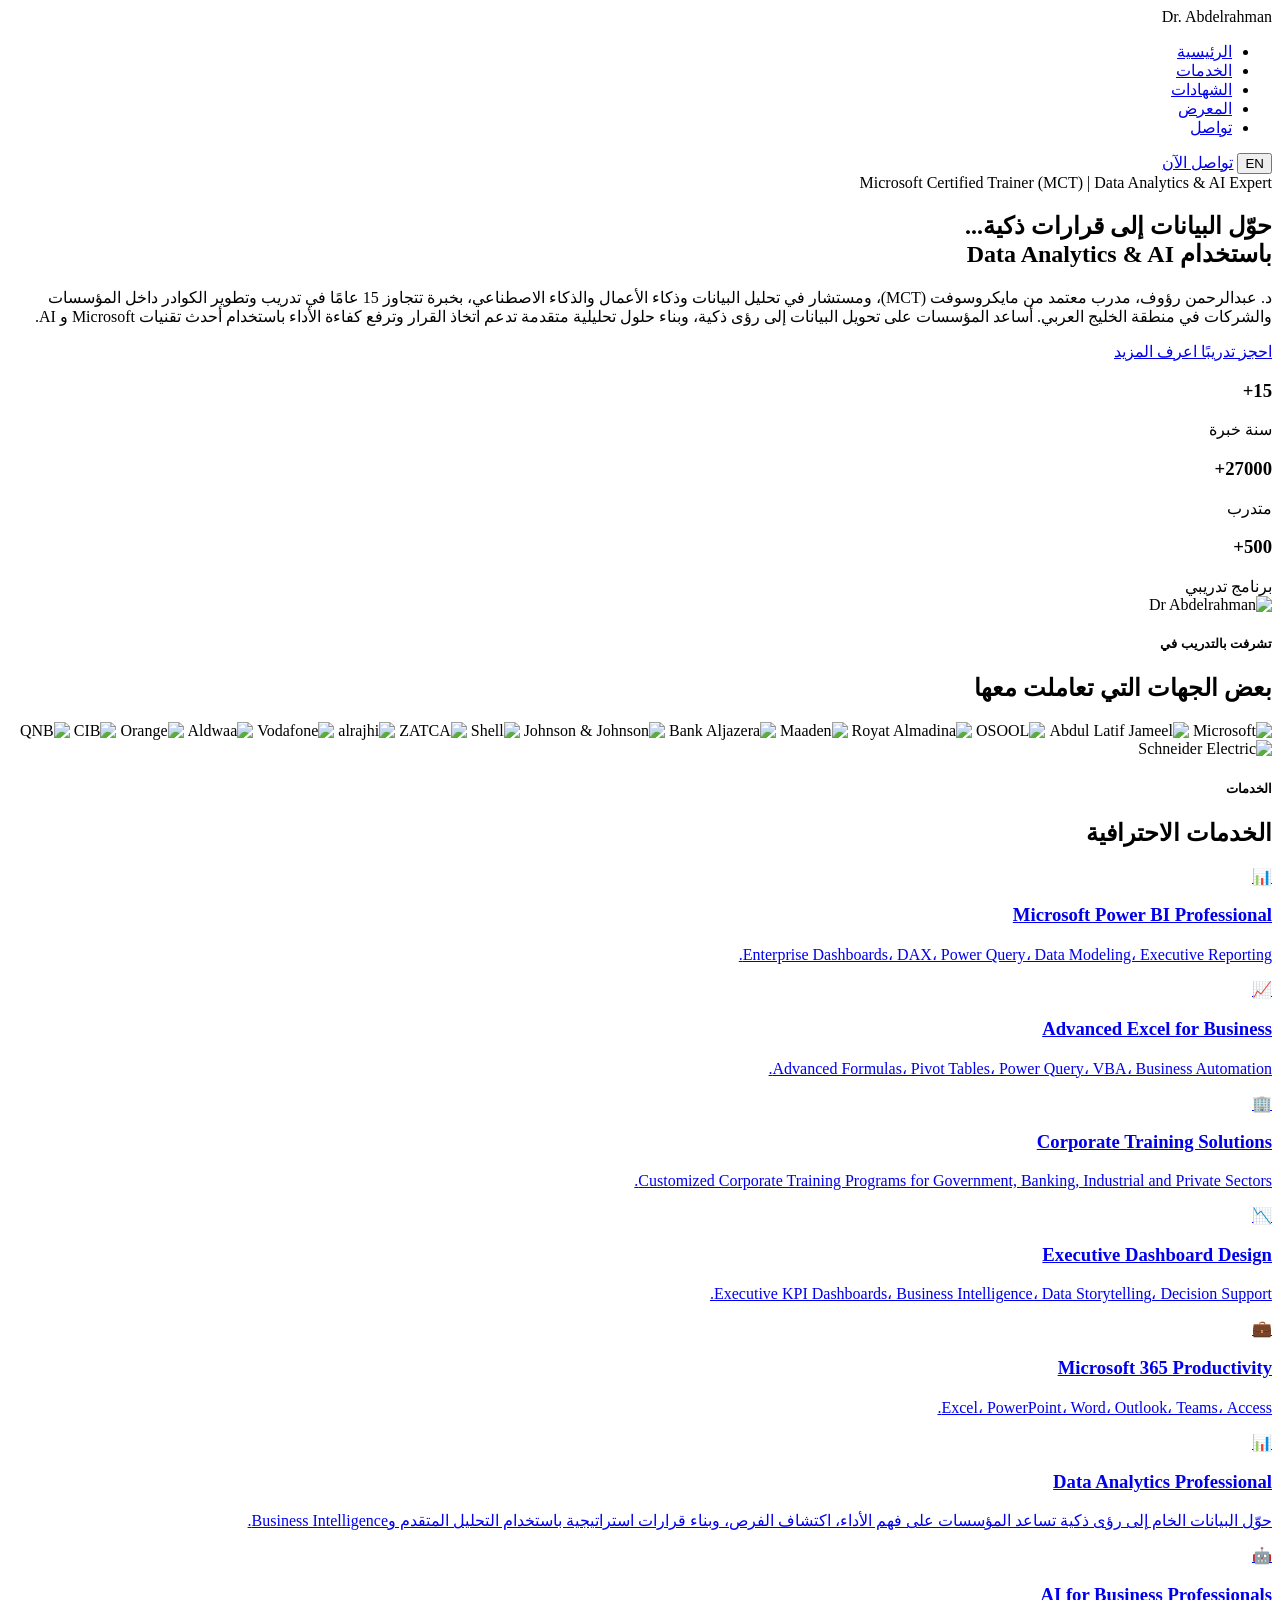
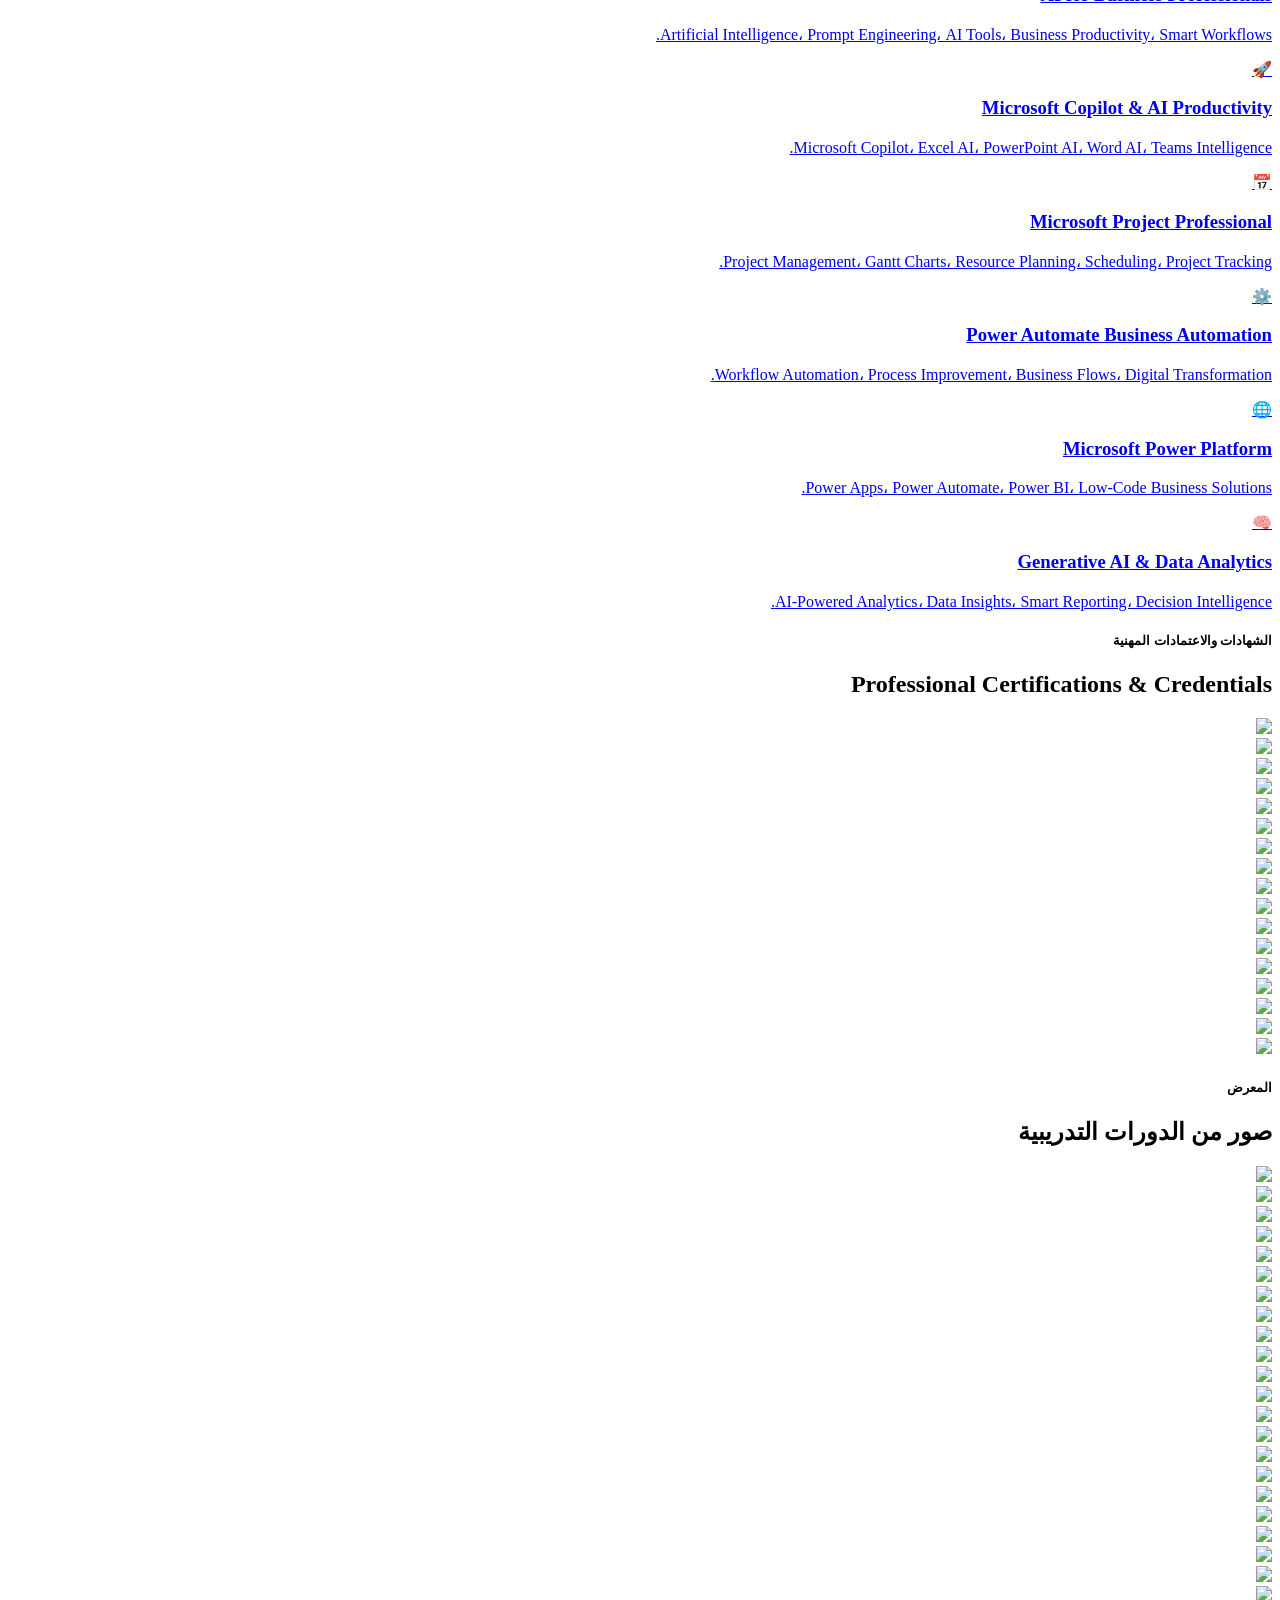
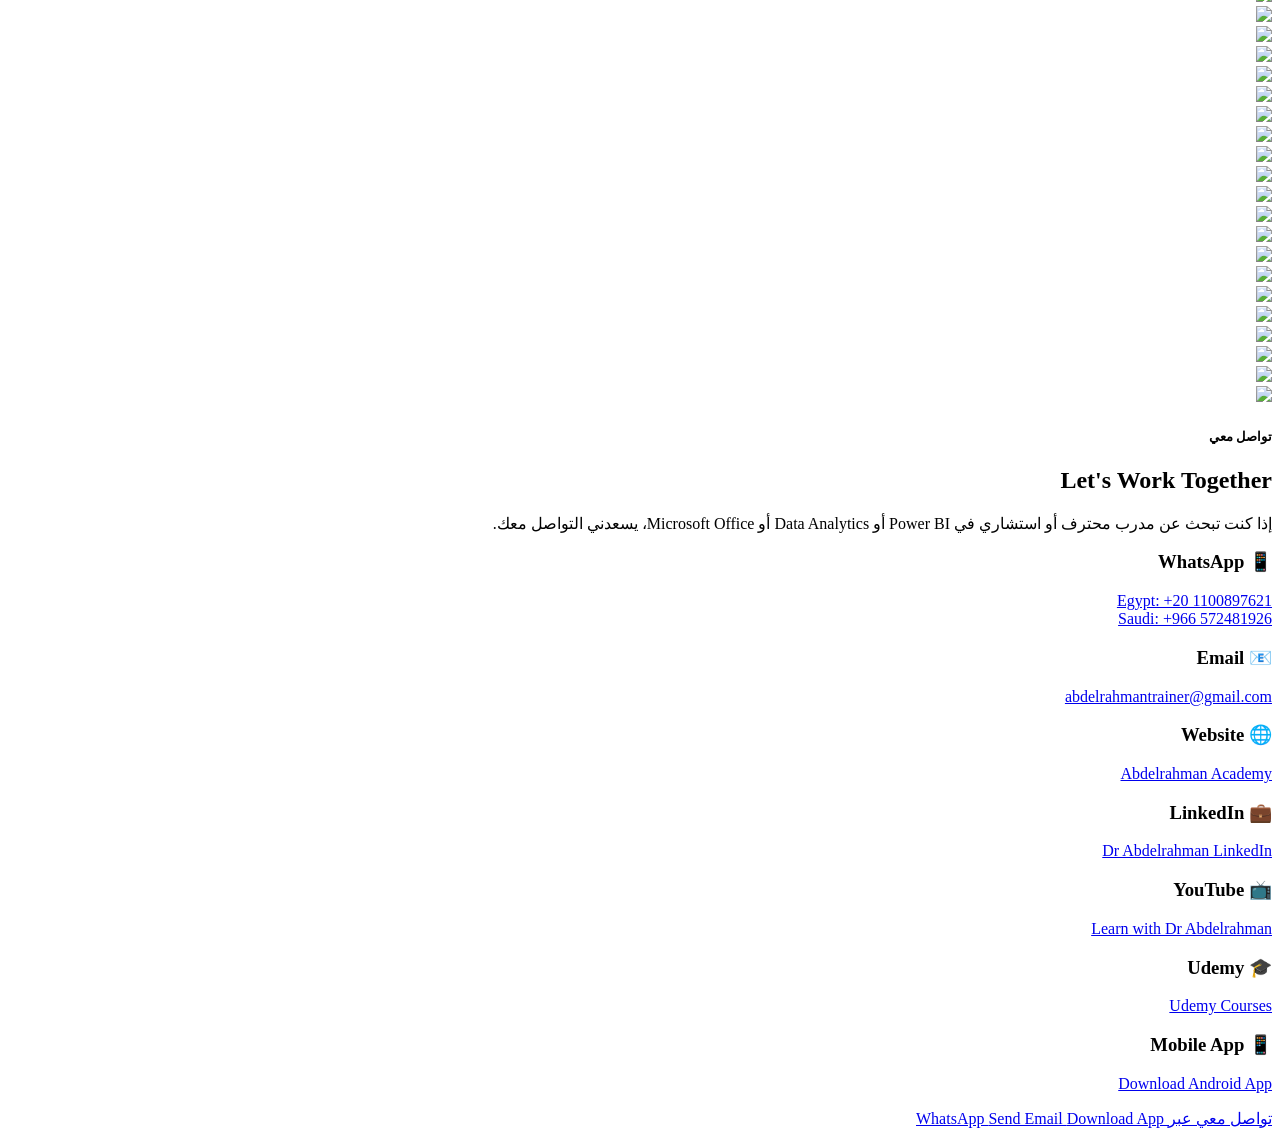
==== index.html @ 772861c6 "Add files via upload" ====
<!DOCTYPE html>
<html lang="ar" dir="rtl">

<head>

<meta charset="UTF-8">
<meta name="viewport" content="width=device-width, initial-scale=1.0">

<title>Dr. Abdelrahman | Microsoft Certified Trainer</title>

<meta name="description" content="Microsoft Certified Trainer | Power BI Data Analyst | Corporate Trainer | Business Intelligence Consultant">

<link rel="preconnect" href="https://fonts.googleapis.com">
<link rel="preconnect" href="https://fonts.gstatic.com" crossorigin>

<link href="https://fonts.googleapis.com/css2?family=Cairo:wght@400;500;600;700;800&family=Poppins:wght@400;500;600;700;800&display=swap" rel="stylesheet">

<link rel="stylesheet" href="assets/css/style.css">

</head>

<body>

<!-- ===========================
HEADER
=========================== -->

<header>

<nav>

<div class="logo">

Dr. Abdelrahman

</div>

<ul>

<li><a href="#home">الرئيسية</a></li>

<li><a href="#services">الخدمات</a></li>

<li><a href="#certifications">الشهادات</a></li>

<li><a href="#gallery">المعرض</a></li>

<li><a href="#contact">تواصل</a></li>

</ul>

<div class="nav-buttons">

<button id="langBtn" class="btn">

EN

</button>

<a href="#contact" class="btn">

تواصل الآن

</a>

</div>

</nav>

</header>

<!-- ===========================
HERO
=========================== -->

<section class="hero" id="home">

<div class="left">

<span class="tag">

Microsoft Certified Trainer (MCT) | Data Analytics & AI Expert

</span>


<h1>

حوّل البيانات إلى قرارات ذكية...

<br>

باستخدام

<span>Data Analytics & AI</span>

</h1>

<p>

 د. عبدالرحمن رؤوف، مدرب معتمد من مايكروسوفت (MCT)،
ومستشار في تحليل البيانات وذكاء الأعمال والذكاء الاصطناعي،
بخبرة تتجاوز 15 عامًا في تدريب وتطوير الكوادر داخل المؤسسات والشركات في منطقة الخليج العربي.

أساعد المؤسسات على تحويل البيانات إلى رؤى ذكية، وبناء حلول تحليلية متقدمة تدعم اتخاذ القرار وترفع كفاءة الأداء باستخدام أحدث تقنيات Microsoft و AI.

</p>


<div class="hero-buttons">

<a href="#contact" class="btn">

احجز تدريبًا

</a>

<a href="#about" class="btn-outline">

اعرف المزيد

</a>

</div>

<div class="hero-stats">

<div>

<h3>15+</h3>

<span>سنة خبرة</span>

</div>

<div>

<h3>27000+</h3>

<span>متدرب</span>

</div>

<div>

<h3>500+</h3>

<span>برنامج تدريبي</span>

</div>

</div>

</div>

<div class="right">

<img src="assets/images/profile.jpg.jpg" alt="Dr Abdelrahman">

</div>

</section>
<section class="companies" id="companies">

<h5>تشرفت بالتدريب في</h5>

<h2>بعض الجهات التي تعاملت معها</h2>

<div class="logos">

<img src="assets/images/logos/microsoft.png" alt="Microsoft">

<img src="assets/images/logos/alj.png" alt="Abdul Latif Jameel">

<img src="assets/images/logos/osool.png" alt="OSOOL">

<img src="assets/images/logos/rua almadina.png" alt="Royat Almadina">

<img src="assets/images/logos/maaden.png" alt="Maaden">

<img src="assets/images/logos/bank-aljazera.png" alt="Bank Aljazera">

<img src="assets/images/logos/johnson.png" alt="Johnson & Johnson">

<img src="assets/images/logos/shell.png" alt="Shell">

<img src="assets/images/logos/zatca.png" alt="ZATCA">


<img src="assets/images/logos/alrajhi.png" alt="alrajhi">

<img src="assets/images/logos/vodafone.png" alt="Vodafone">

<img src="assets/images/logos/Aldwaa.png" alt="Aldwaa">

<img src="assets/images/logos/orange.png" alt="Orange">

<img src="assets/images/logos/cib.png" alt="CIB">

<img src="assets/images/logos/qnb.png" alt="QNB">

<img src="assets/images/logos/schneider.png" alt="Schneider Electric">

</div>

</section>



</section>
<!-- ===========================
SERVICES
=========================== -->

<section class="services" id="services">

<h5>

الخدمات

</h5>

<h2>

الخدمات الاحترافية

</h2>


<div class="service-boxes">


<a href="power-bi-professional.html" class="service-card">

<div class="icon">📊</div>

<h3>
Microsoft Power BI Professional
</h3>

<p>

Enterprise Dashboards، DAX،
Power Query،
Data Modeling،
Executive Reporting.

</p>

</a>



<a href="excel-masterclass.html" class="service-card">

<div class="icon">📈</div>

<h3>
Advanced Excel for Business
</h3>

<p>

Advanced Formulas،
Pivot Tables،
Power Query،
VBA،
Business Automation.

</p>

</a>



<a href="corporate-training.html" class="service-card">

<div class="icon">🏢</div>

<h3>
Corporate Training Solutions
</h3>

<p>

Customized Corporate Training Programs
for Government,
Banking,
Industrial and Private Sectors.

</p>

</a>



<a href="executive-dashboard.html" class="service-card">

<div class="icon">📉</div>

<h3>
Executive Dashboard Design
</h3>

<p>

Executive KPI Dashboards،
Business Intelligence،
Data Storytelling،
Decision Support.

</p>

</a>



<a href="microsoft-365-productivity.html" class="service-card">

<div class="icon">💼</div>

<h3>
Microsoft 365 Productivity
</h3>

<p>

Excel،
PowerPoint،
Word،
Outlook،
Teams،
Access.

</p>

</a>



<a href="data-analytics-professional.html" class="service-card">

<div class="icon">

📊

</div>

<h3>

Data Analytics Professional

</h3>

<p>

حوّل البيانات الخام إلى رؤى ذكية تساعد المؤسسات على فهم الأداء، اكتشاف الفرص، وبناء قرارات استراتيجية باستخدام التحليل المتقدم وBusiness Intelligence.

</p>

</a>





<a href="ai-business-professionals.html" class="service-card">

<div class="icon">

🤖

</div>

<h3>

AI for Business Professionals

</h3>

<p>

Artificial Intelligence،
Prompt Engineering،
AI Tools،
Business Productivity،
Smart Workflows.

</p>

</a>




<a href="microsoft-copilot.html" class="service-card">


<div class="icon">

🚀

</div>

<h3>

Microsoft Copilot & AI Productivity

</h3>

<p>

Microsoft Copilot،
Excel AI،
PowerPoint AI،
Word AI،
Teams Intelligence.

</p>

</a>




<a href="microsoft-project.html" class="service-card">


<div class="icon">

📅

</div>

<h3>

Microsoft Project Professional

</h3>

<p>

Project Management،
Gantt Charts،
Resource Planning،
Scheduling،
Project Tracking.

</p>

</a>




<a href="power-automate.html" class="service-card">


<div class="icon">

⚙️

</div>

<h3>

Power Automate Business Automation

</h3>

<p>

Workflow Automation،
Process Improvement،
Business Flows،
Digital Transformation.

</p>

</a>




<a href="microsoft-power-platform.html" class="service-card">





<div class="icon">

🌐

</div>

<h3>

Microsoft Power Platform

</h3>

<p>

Power Apps،
Power Automate،
Power BI،
Low-Code Business Solutions.

</p>

</a>




<a href="generative-ai-data-analytics.html" class="service-card">


<div class="icon">

🧠

</div>

<h3>

Generative AI & Data Analytics

</h3>

<p>

AI-Powered Analytics،
Data Insights،
Smart Reporting،
Decision Intelligence.

</p>

</a>



</div><section class="certifications" id="certifications">

<h5>
الشهادات والاعتمادات المهنية
</h5>

<h2>
Professional Certifications & Credentials
</h2>

<div class="cert-grid">


<!-- 1 -->
<div class="cert-card">
<img src="assets/certificates/صور/Microsoft Certified Power BI_page-0001.JPG">
</div>


<!-- 2 -->
<div class="cert-card">
<img src="assets/certificates/صور/Data Science Certified From Microsoft_page-0001.JPG">
</div>


<!-- 3 -->
<div class="cert-card">
<img src="assets/certificates/صور/Big Data Certificate_page-0001.JPG">
</div>


<!-- 4 -->
<div class="cert-card">
<img src="assets/certificates/صور/Data Analytics Certified_page-0001.JPG">
</div>


<!-- 5 -->
<div class="cert-card">
<img src="assets/certificates/صور/Microsoft Innovative Educator PDF_page-0001.jpg">
</div>


<!-- 6 -->
<div class="cert-card">
<img src="assets/certificates/صور/PMP Certification_page-0001.jpg">
</div>


<!-- 7 -->
<div class="cert-card">
<img src="assets/certificates/صور/TOT Certification_page-0001.jpg">
</div>


<!-- 8 -->
<div class="cert-card">
<img src="assets/certificates/صور/ITIL Certification_page-0001.jpg">
</div>


<!-- 9 -->
<div class="cert-card">
<img src="assets/certificates/صور/AUC Certification Six Sigma_page-0001.jpg">
</div>


<!-- 10 -->
<div class="cert-card">
<img src="assets/certificates/صور/Change Mangment Certification_page-0001.jpg">
</div>




<!-- 12 -->
<div class="cert-card">
<img src="assets/certificates/صور/My Certificate One Note_page-0001.jpg">
</div>


<!-- 13 -->
<div class="cert-card">
<img src="assets/certificates/صور/Award-Certificate North Carolina University_page-0001.jpg">
</div>


<!-- 14 -->
<div class="cert-card">
<img src="assets/certificates/صور/Berlitz English_page-0001.jpg">
</div>


<!-- 15 -->
<div class="cert-card">
<img src="assets/certificates/صور/TOEFL Certification_page-0001.jpg">
</div>


<!-- 16 -->
<div class="cert-card">
<img src="assets/certificates/صور/PTC Certification_page-0001.jpg">
</div>


<!-- 17 -->
<div class="cert-card">
<img src="assets/certificates/صور/Skills Bank Certification Business Writing_page-0001.jpg">
</div>


<!-- 18 -->
<div class="cert-card">
<img src="assets/certificates/صور/12 Levels In English Certification_page-0001.jpg">
</div>


</div>



</div>

</div>

</section>




<!-- ===========================
GALLERY
=========================== -->

<section class="gallery" id="gallery">

<h5>

المعرض

</h5>

<h2>

صور من الدورات التدريبية

</h2>

<div class="gallery-grid">


<div class="gallery-card"><img src="assets/images/gallery/7f412e9d-d77e-4c62-b823-5fdf6c8136fd.jpg"></div>

<div class="gallery-card"><img src="assets/images/gallery/811ebabf-f3c0-43bc-990b-cff32f1f80ac.jpg"></div>

<div class="gallery-card"><img src="assets/images/gallery/8360de06-cf4f-4da3-81de-1b5f72dccf2e.jpg"></div>

<div class="gallery-card"><img src="assets/images/gallery/b056ff0d-48fe-4d3a-b201-d51106841126.jpg"></div>

<div class="gallery-card"><img src="assets/images/gallery/c592894a-8b98-4648-82cd-af1c5ba279a5.jpg"></div>

<div class="gallery-card"><img src="assets/images/gallery/dfac9313-207e-4298-b00f-07f18fdb9aea.jpg"></div>

<div class="gallery-card"><img src="assets/images/gallery/f5c606db-0438-49c1-a27d-2a93e2a3b773.jpg"></div>

<div class="gallery-card"><img src="assets/images/gallery/f228c80e-77f1-47d8-8df2-6f4e6be29b37.jpg"></div>


<div class="gallery-card"><img src="assets/images/gallery/IMG_0843.JPG"></div>

<div class="gallery-card"><img src="assets/images/gallery/IMG_1157.JPG"></div>

<div class="gallery-card"><img src="assets/images/gallery/IMG_1160.JPG"></div>

<div class="gallery-card"><img src="assets/images/gallery/IMG_1172.JPG"></div>

<div class="gallery-card"><img src="assets/images/gallery/IMG_1176.JPG"></div>

<div class="gallery-card"><img src="assets/images/gallery/IMG_1253.JPG"></div>


<div class="gallery-card"><img src="assets/images/gallery/IMG_20231203_123233.jpg"></div>

<div class="gallery-card"><img src="assets/images/gallery/IMG_20250824_143924.jpg"></div>

<div class="gallery-card"><img src="assets/images/gallery/IMG_20250828_122939.jpg"></div>

<div class="gallery-card"><img src="assets/images/gallery/IMG_20250828_123001.jpg"></div>

<div class="gallery-card"><img src="assets/images/gallery/IMG_20250828_124905.jpg"></div>


<div class="gallery-card"><img src="assets/images/gallery/IMG_20250901_163651.jpg"></div>

<div class="gallery-card"><img src="assets/images/gallery/IMG_20250901_163727.jpg"></div>

<div class="gallery-card"><img src="assets/images/gallery/IMG_20250901_163802.jpg"></div>

<div class="gallery-card"><img src="assets/images/gallery/IMG_20250901_164020.jpg"></div>


<div class="gallery-card"><img src="assets/images/gallery/IMG_20250904_132334.jpg"></div>

<div class="gallery-card"><img src="assets/images/gallery/IMG_20250904_132355.jpg"></div>

<div class="gallery-card"><img src="assets/images/gallery/IMG_20250909_131048.jpg"></div>


<div class="gallery-card"><img src="assets/images/gallery/IMG_20251026_132419.jpg"></div>

<div class="gallery-card"><img src="assets/images/gallery/IMG_20251026_132439.jpg"></div>

<div class="gallery-card"><img src="assets/images/gallery/IMG_20251027_145517.jpg"></div>


<div class="gallery-card"><img src="assets/images/gallery/IMG-20231207-WA0014.jpg"></div>

<div class="gallery-card"><img src="assets/images/gallery/IMG-20240609-WA0145.jpg"></div>

<div class="gallery-card"><img src="assets/images/gallery/IMG-20240613-WA0146(1).jpeg"></div>


<div class="gallery-card"><img src="assets/images/gallery/IMG-20250819-WA0004.jpg"></div>

<div class="gallery-card"><img src="assets/images/gallery/IMG-20250819-WA0008.jpg"></div>

<div class="gallery-card"><img src="assets/images/gallery/IMG-20250821-WA0021.jpg"></div>

<div class="gallery-card"><img src="assets/images/gallery/IMG-20250904-WA0002.jpg"></div>

<div class="gallery-card"><img src="assets/images/gallery/IMG-20250908-WA0020.jpg"></div>

<div class="gallery-card"><img src="assets/images/gallery/IMG-20251120-WA0044.jpg"></div>

<div class="gallery-card"><img src="assets/images/gallery/IMG-20251123-WA0029.jpg"></div>

<div class="gallery-card"><img src="assets/images/gallery/IMG-20251123-WA0030.jpg"></div>

<div class="gallery-card"><img src="assets/images/gallery/IMG-20251127-WA0001.jpg"></div>

<div class="gallery-card"><img src="assets/images/gallery/IMG-20251127-WA0029.jpg"></div>


</div>

</div>
<!-- ===========================
CONTACT
=========================== -->

<section class="contact" id="contact">

<h5>
تواصل معي
</h5>

<h2>
Let's Work Together
</h2>


<p>
إذا كنت تبحث عن مدرب محترف أو استشاري في
Power BI أو Data Analytics أو Microsoft Office،
يسعدني التواصل معك.
</p>



<div class="contact-info">



<div class="contact-item">

<h3>📱 WhatsApp</h3>

<p>
<a href="https://wa.me/201100897621" target="_blank">
Egypt: +20 1100897621
</a>

<br>

<a href="https://wa.me/966572481926" target="_blank">
Saudi: +966 572481926
</a>

</p>

</div>



<div class="contact-item">

<h3>📧 Email</h3>

<p>
<a href="mailto:abdelrahmantrainer@gmail.com">
abdelrahmantrainer@gmail.com
</a>
</p>

</div>



<div class="contact-item">

<h3>🌐 Website</h3>

<p>
<a href="https://www.abdelrahman-academy.com" target="_blank">
Abdelrahman Academy
</a>
</p>

</div>



<div class="contact-item">

<h3>💼 LinkedIn</h3>

<p>
<a href="https://www.linkedin.com/in/dr-abdelrahman-raoof-ba363510b" target="_blank">
Dr Abdelrahman LinkedIn
</a>
</p>

</div>



<div class="contact-item">

<h3>📺 YouTube</h3>

<p>
<a href="https://www.youtube.com/channel/UCxZhHP5f4nl0QfsmmvoU9pg?sub_confirmation=1" target="_blank">
Learn with Dr Abdelrahman
</a>
</p>

</div>



<div class="contact-item">

<h3>🎓 Udemy</h3>

<p>
<a href="https://www.udemy.com/share/103voeAkcedFlSQng=/" target="_blank">
Udemy Courses
</a>
</p>

</div>



<div class="contact-item">

<h3>📱 Mobile App</h3>

<p>
<a href="https://play.google.com/store/apps/details?id=com.drabdelrahman.app" target="_blank">
Download Android App
</a>
</p>

</div>


</div>



<!-- SOCIAL MEDIA ICONS -->

<div class="social-icons">


<a href="https://www.linkedin.com/in/dr-abdelrahman-raoaf-ba363510b" 
target="_blank" 
class="linkedin"
data-name="LinkedIn">

<i class="fab fa-linkedin-in"></i>

</a>



<a href="https://www.youtube.com/channel/UCxZhHP5f4nl0QfsmmvoU9pg?sub_confirmation=1" 
target="_blank" 
class="youtube"
data-name="YouTube">

<i class="fab fa-youtube"></i>

</a>



<a href="https://www.udemy.com/share/103voeAkcedFlSQng=/" 
target="_blank" 
class="udemy"
data-name="Udemy">

<i class="fas fa-graduation-cap"></i>

</a>



<a href="https://wa.me/201100897621" 
target="_blank" 
class="whatsapp"
data-name="WhatsApp">

<i class="fab fa-whatsapp"></i>

</a>



<a href="https://t.me/Learnwithdr" 
target="_blank" 
class="telegram"
data-name="Telegram">

<i class="fab fa-telegram-plane"></i>

</a>



<a href="https://bit.ly/3eFBt3y" 
target="_blank" 
class="facebook"
data-name="Facebook">

<i class="fab fa-facebook-f"></i>

</a>



<a href="https://bit.ly/3HPoW86" 
target="_blank" 
class="tiktok"
data-name="TikTok">

<i class="fab fa-tiktok"></i>

</a>



<a href="https://bit.ly/3OkrvBm" 
target="_blank" 
class="twitter"
data-name="X">

<i class="fab fa-x-twitter"></i>

</a>


</div>



<div class="contact-buttons">


<a href="https://wa.me/201100897621" target="_blank" class="social-btn whatsapp">

<i class="fab fa-whatsapp"></i>

تواصل معي عبر WhatsApp

</a>



<a href="mailto:abdelrahmantrainer@gmail.com" class="social-btn email">

<i class="fas fa-envelope"></i>

Send Email

</a>



<a href="https://play.google.com/store/apps/details?id=com.drabdelrahman.app" target="_blank" class="social-btn app">

<i class="fab fa-google-play"></i>

Download App

</a>


</div>



</section>

<script src="assets/js/script.js"></script>

</body>

</html>
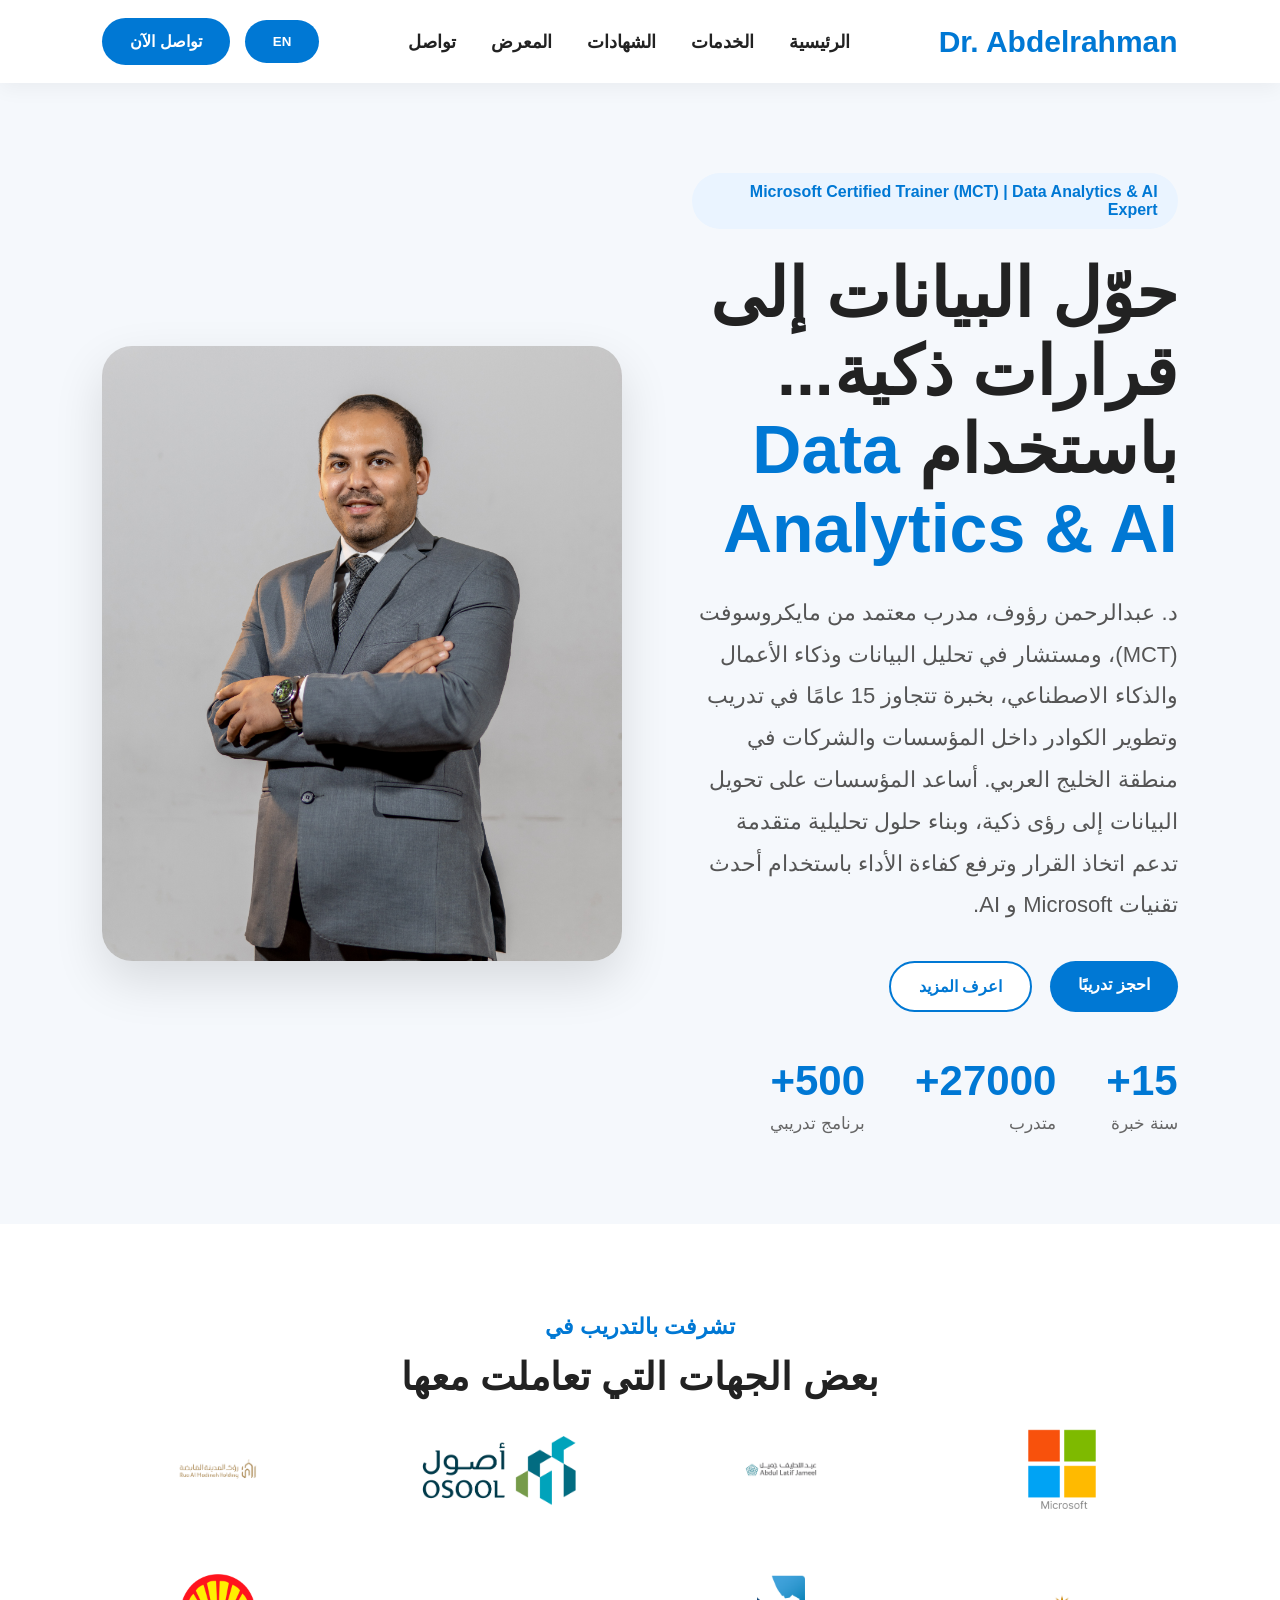
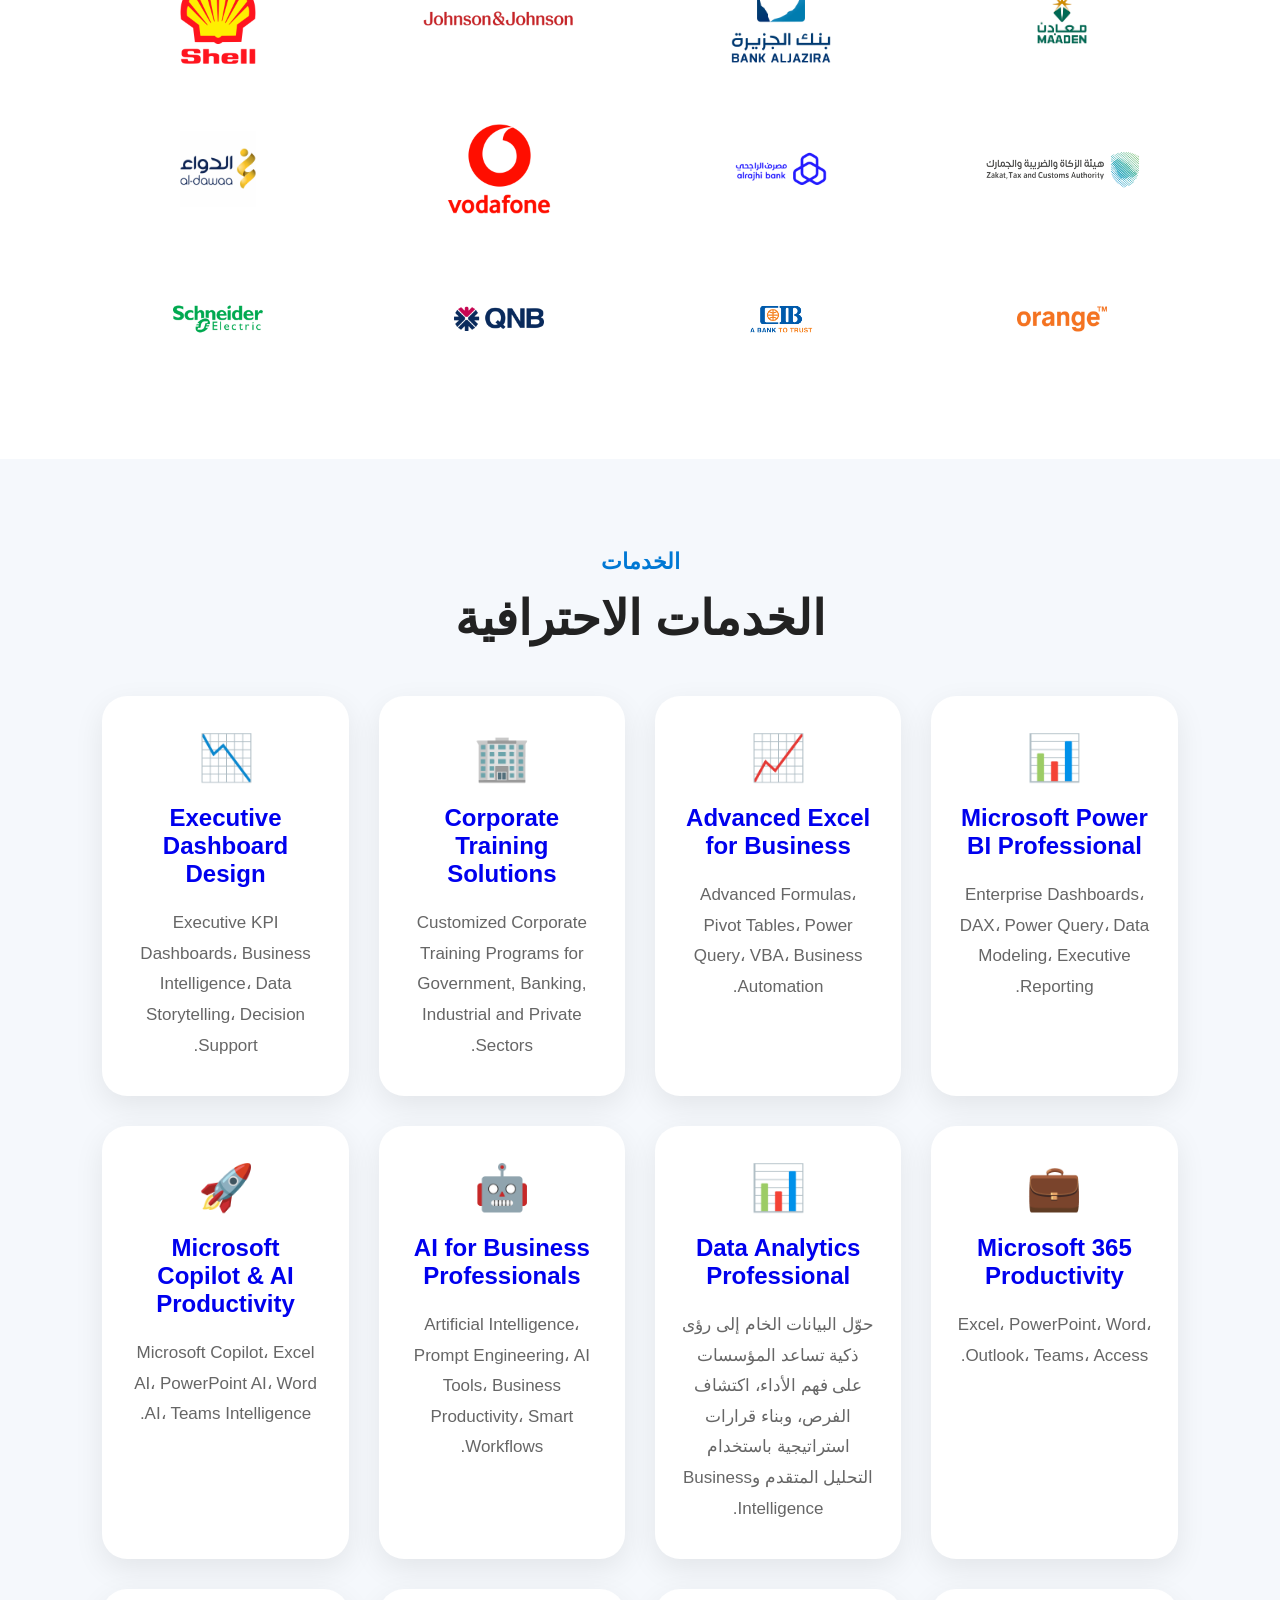
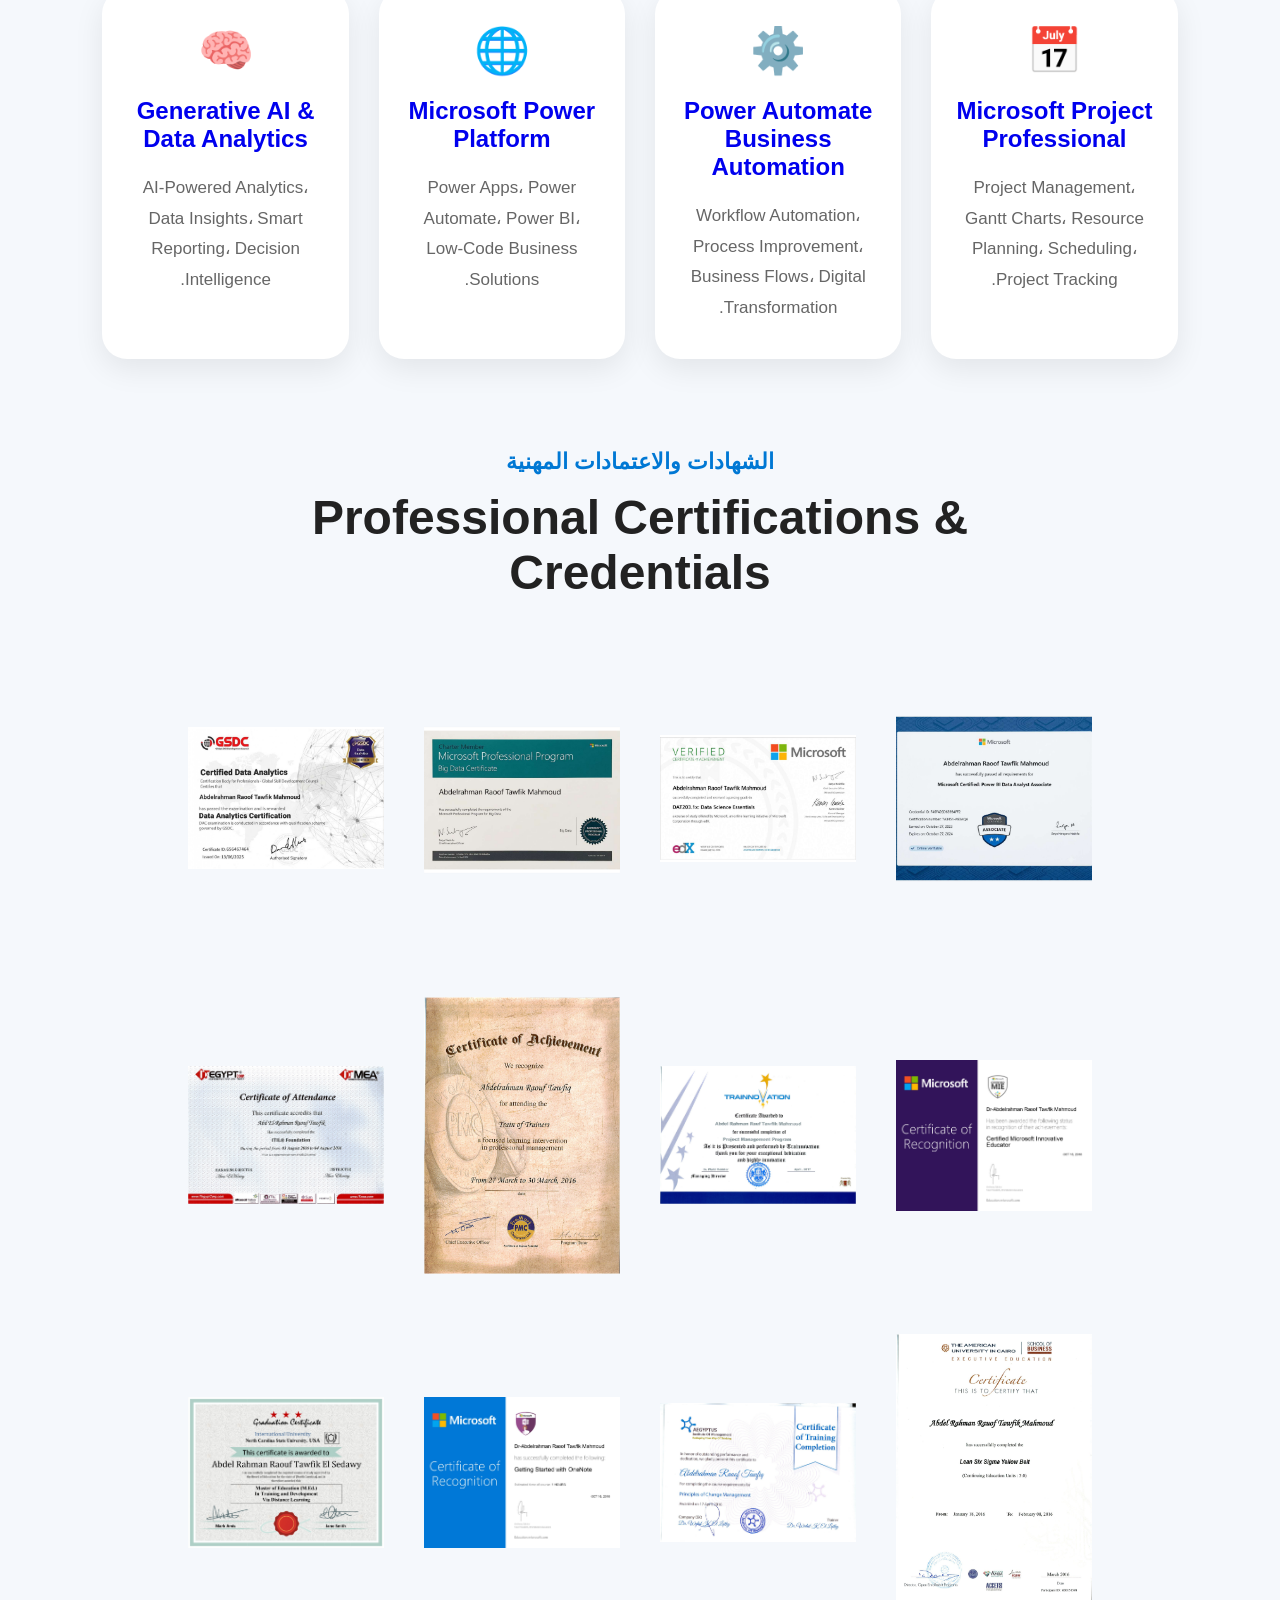
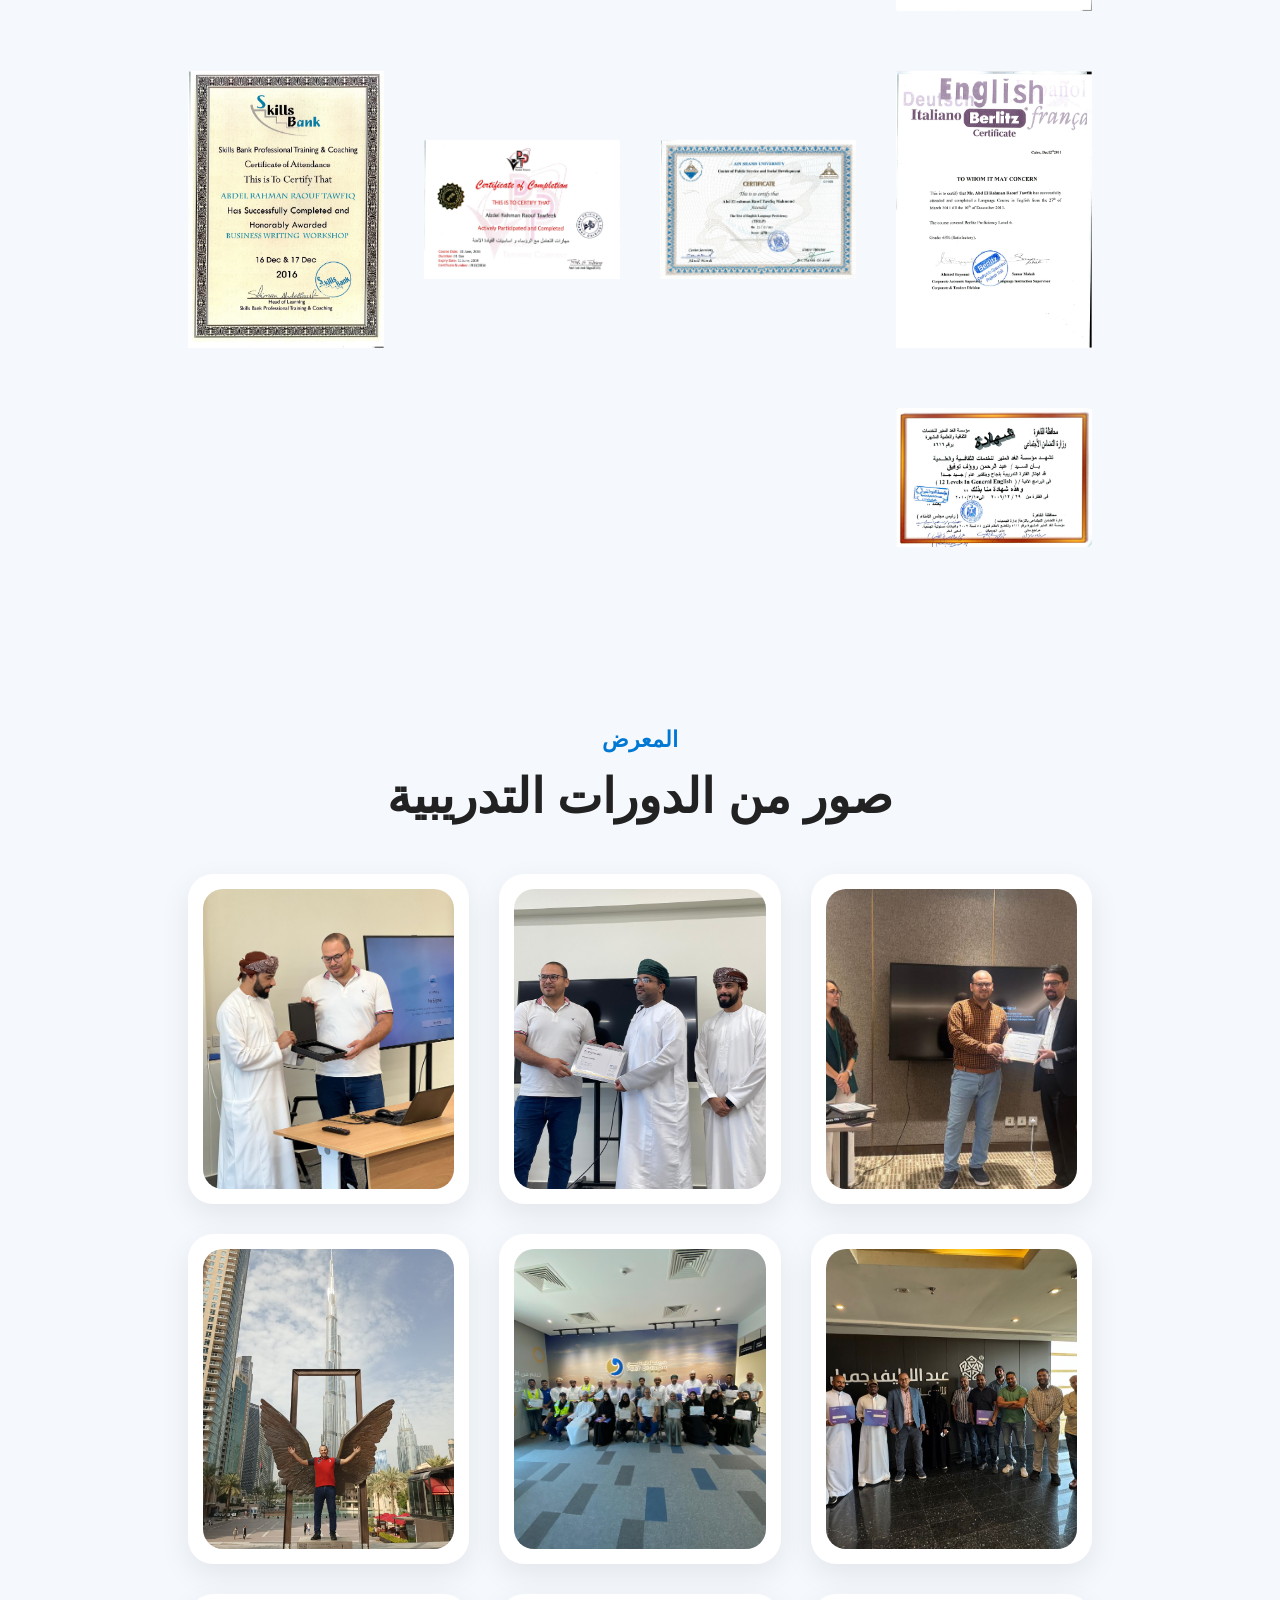
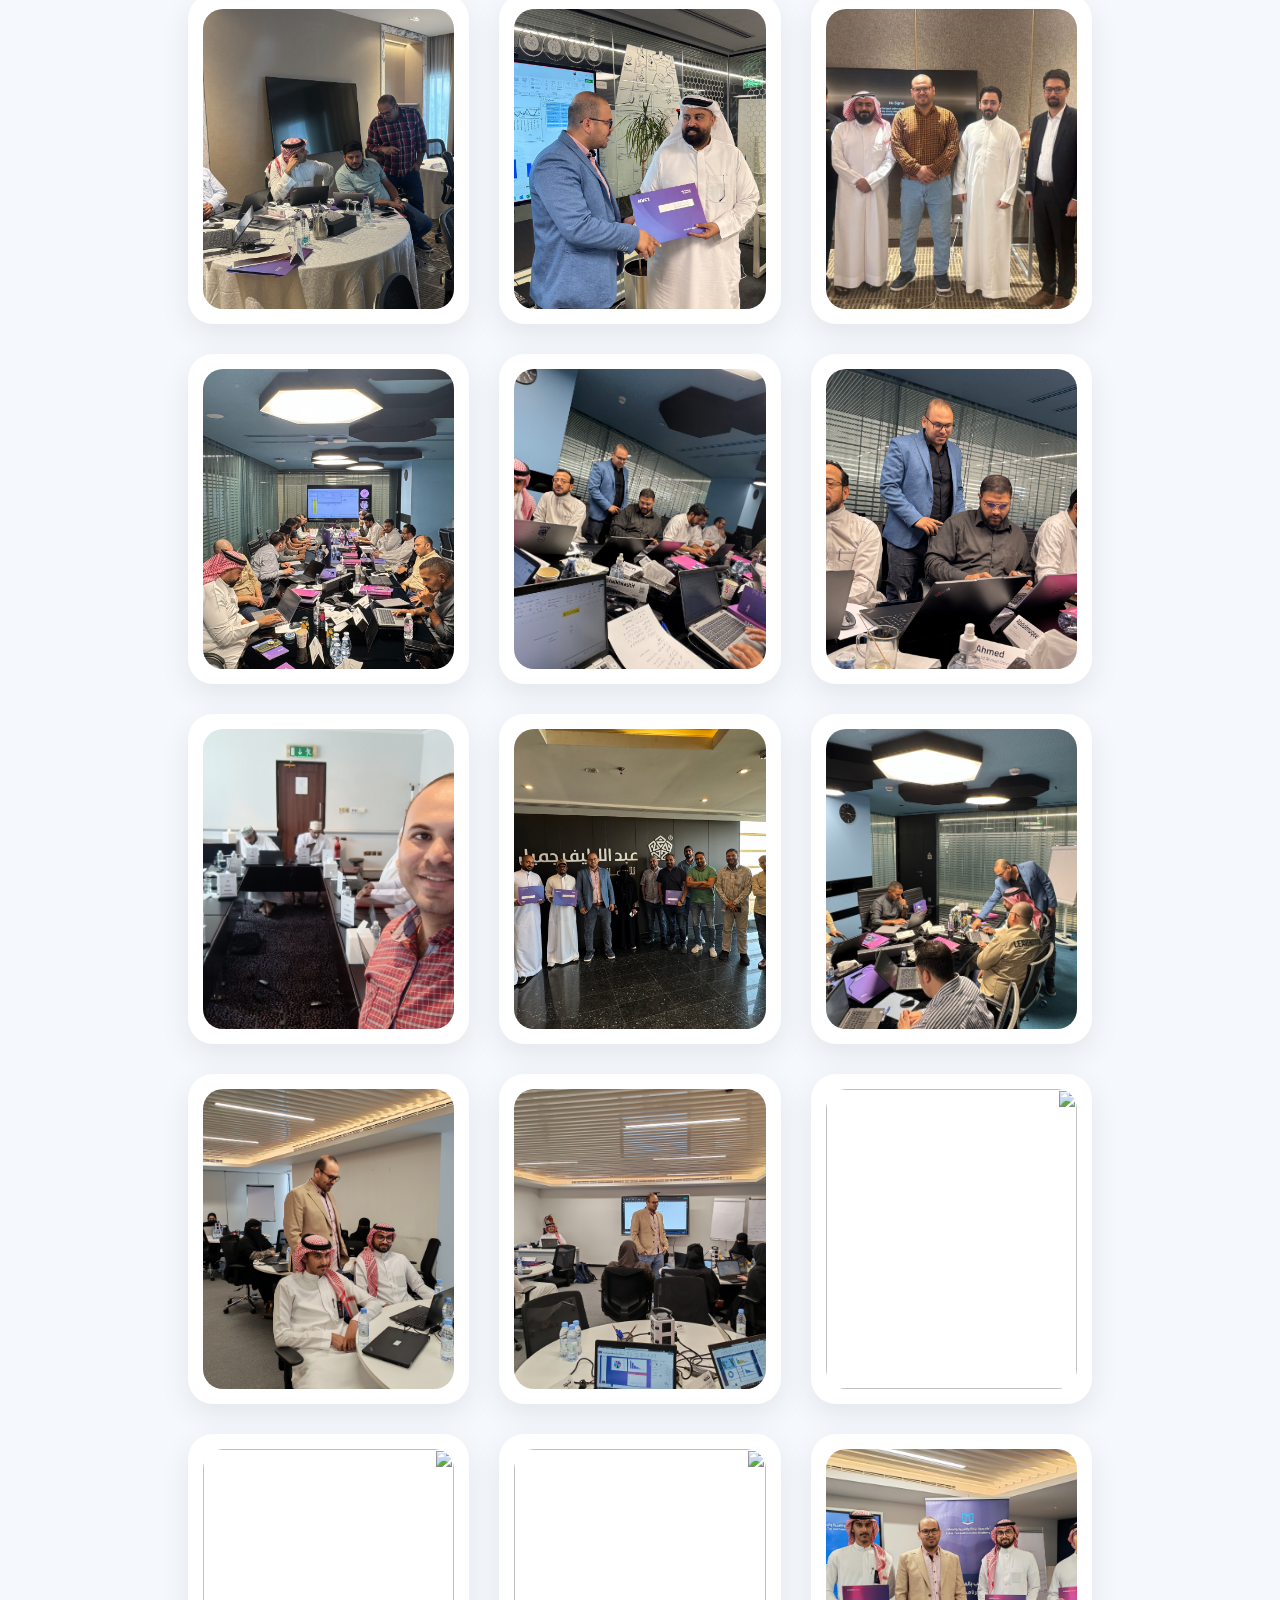
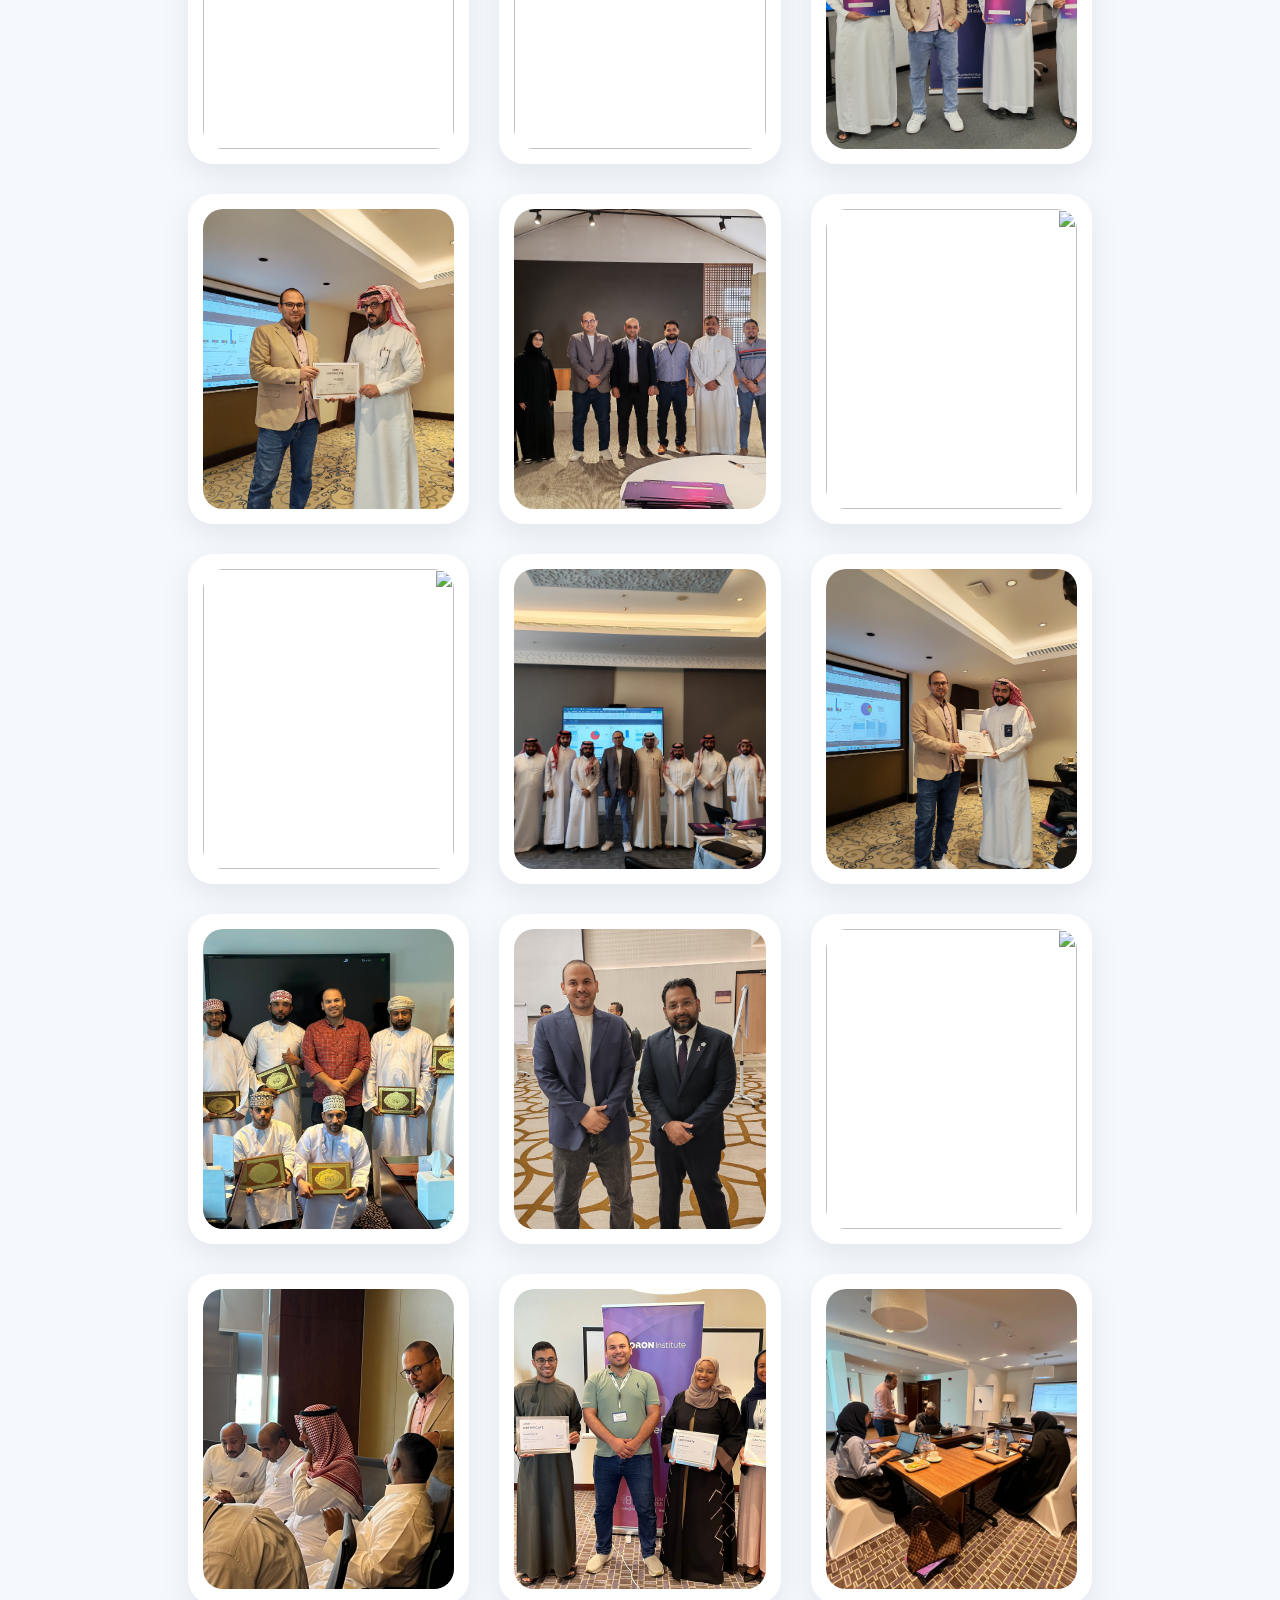
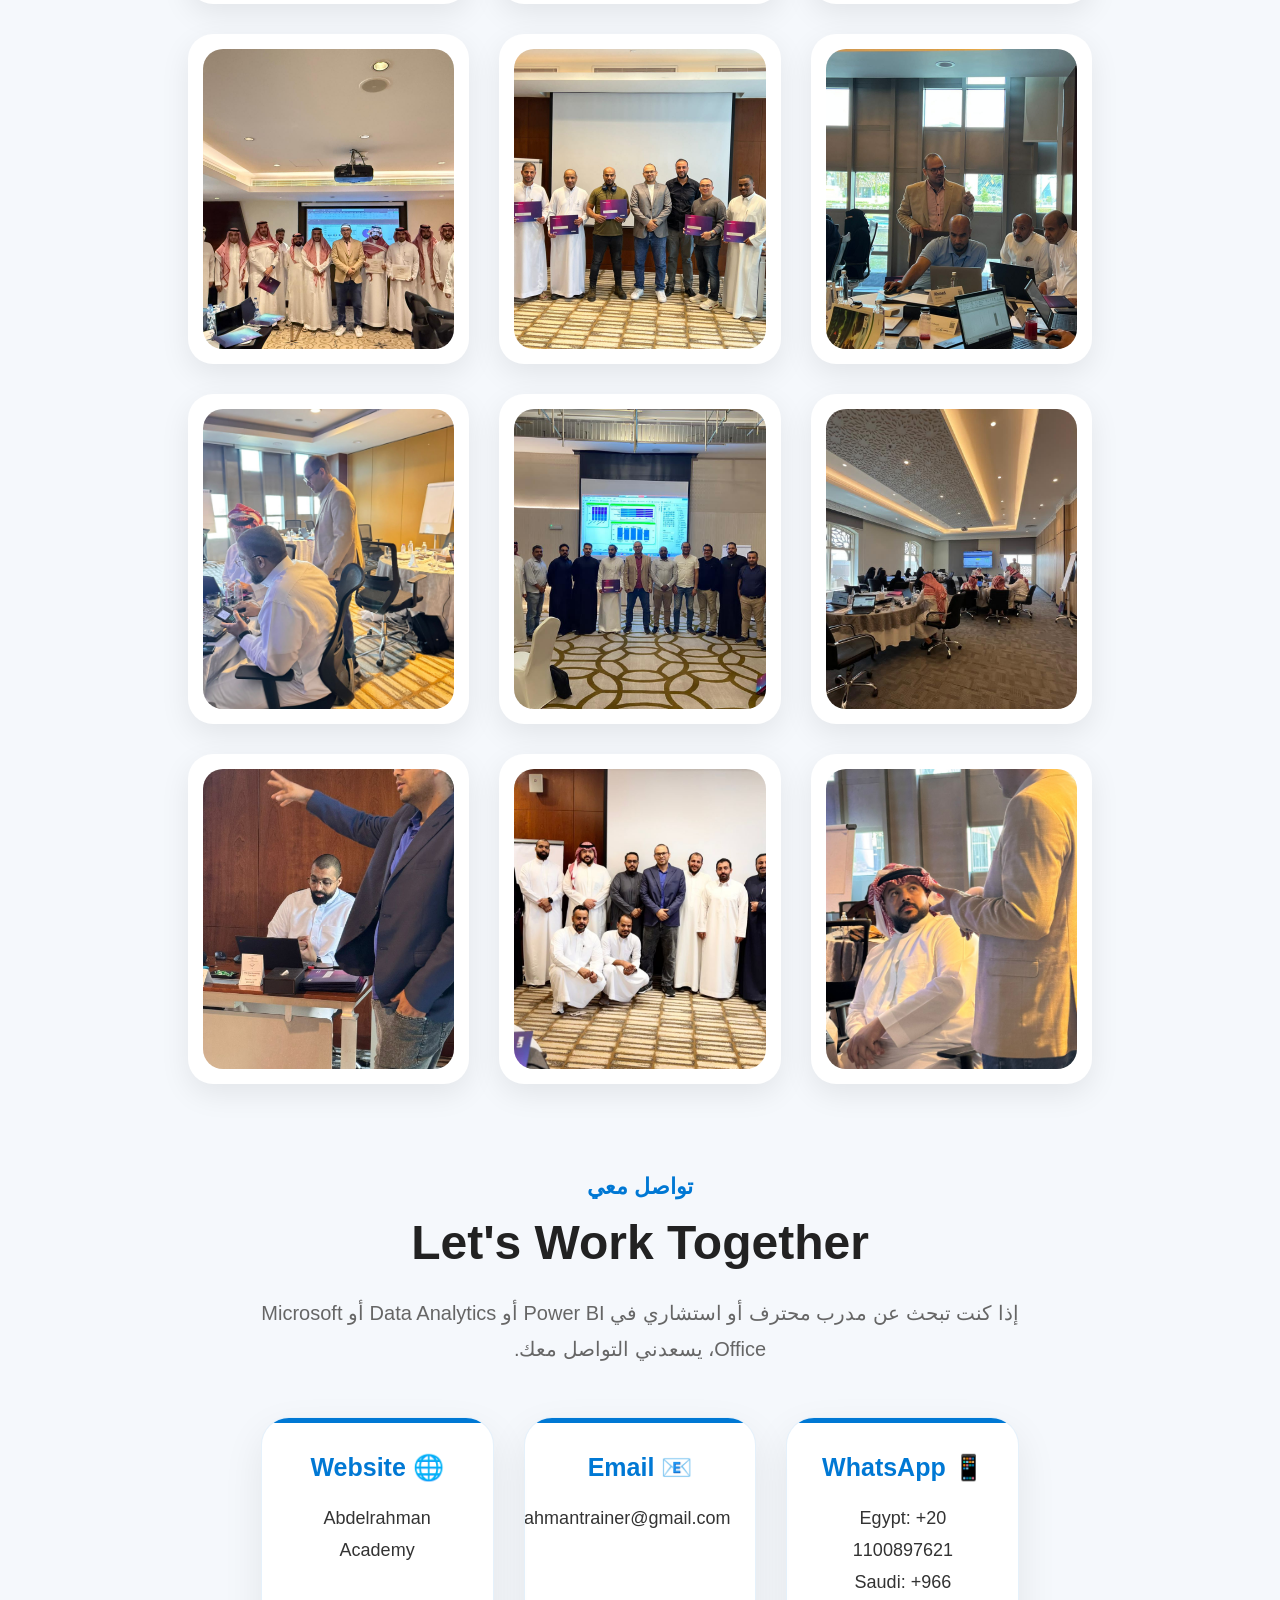
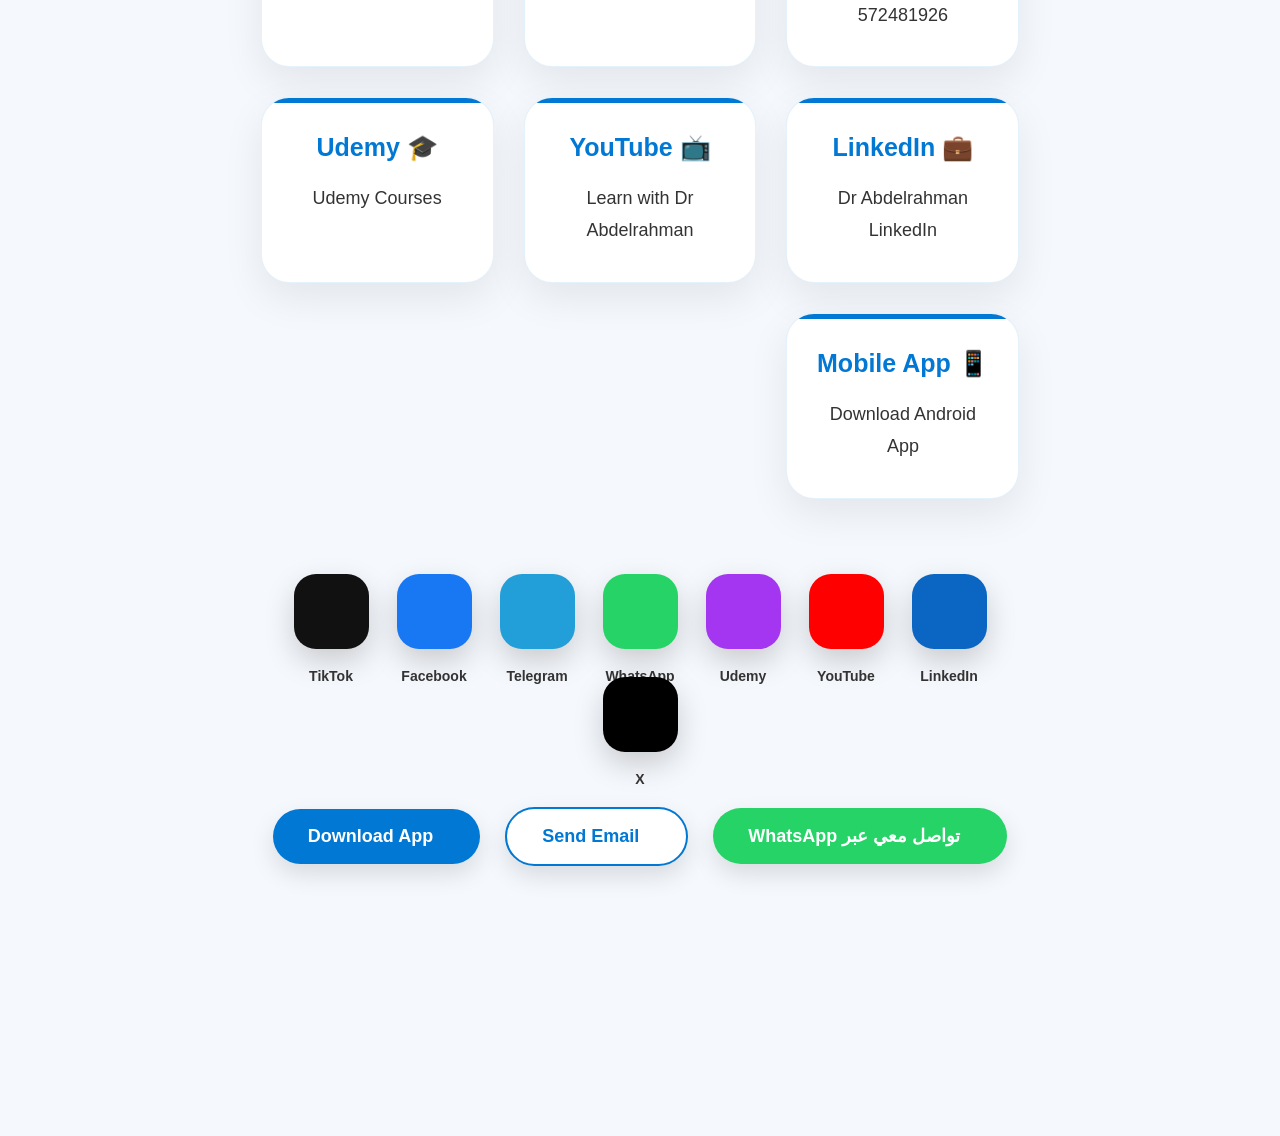
==== commit 31c89c97: "Update index.html" ====
--- a/index.html
+++ b/index.html
@@ -2,6 +2,8 @@
 <html lang="ar" dir="rtl">
 
 <head>
+
+<meta name="google-site-verification" content="2cXFrF9pZTdeJ6EujUqv7XwRTVQazN7xF1xhRDc5vcc" />
 
 <meta charset="UTF-8">
 <meta name="viewport" content="width=device-width, initial-scale=1.0">
--- a/assets/css/style.css
+++ b/assets/css/style.css
@@ -0,0 +1,1159 @@
+/* =====================================
+RESET
+===================================== */
+
+*{
+    margin:0;
+    padding:0;
+    box-sizing:border-box;
+    font-family:"Cairo","Poppins",sans-serif;
+    scroll-behavior:smooth;
+}
+
+
+body{
+
+    background:#f5f8fc;
+    color:#222;
+    overflow-x:hidden;
+
+}
+
+
+img{
+
+    max-width:100%;
+    display:block;
+
+}
+
+
+a{
+
+    text-decoration:none;
+
+}
+
+
+ul{
+
+    list-style:none;
+
+}
+
+
+section{
+
+    padding:90px 8%;
+
+}
+
+
+
+/* =====================================
+HEADER
+===================================== */
+
+
+header{
+
+    position:sticky;
+    top:0;
+    z-index:999;
+    background:#fff;
+    box-shadow:0 5px 20px rgba(0,0,0,.05);
+
+}
+
+
+nav{
+
+    display:flex;
+    align-items:center;
+    justify-content:space-between;
+    padding:18px 8%;
+
+}
+
+
+
+.logo{
+
+    font-size:30px;
+    font-weight:800;
+    color:#0078D4;
+
+}
+
+
+
+nav ul{
+
+    display:flex;
+    gap:35px;
+
+}
+
+
+
+nav ul a{
+
+    font-size:18px;
+    font-weight:700;
+    color:#222;
+    transition:.3s;
+
+}
+
+
+
+nav ul a:hover{
+
+    color:#0078D4;
+
+}
+
+
+
+.nav-buttons{
+
+    display:flex;
+    align-items:center;
+    gap:15px;
+
+}
+
+
+
+.btn{
+
+    background:#0078D4;
+    color:#fff;
+    padding:14px 28px;
+    border-radius:50px;
+    font-weight:700;
+    border:none;
+    cursor:pointer;
+    transition:.3s;
+
+}
+
+
+
+.btn:hover{
+
+    transform:translateY(-3px);
+
+}
+
+
+
+.btn-outline{
+
+    padding:14px 28px;
+    border-radius:50px;
+    font-weight:700;
+    color:#0078D4;
+    border:2px solid #0078D4;
+    background:#fff;
+    transition:.3s;
+
+}
+
+
+
+.btn-outline:hover{
+
+    background:#0078D4;
+    color:#fff;
+
+}
+
+
+
+
+/* =====================================
+HERO
+===================================== */
+
+
+.hero{
+
+    display:flex;
+    justify-content:space-between;
+    align-items:center;
+    gap:70px;
+    min-height:calc(100vh - 90px);
+
+}
+
+
+
+.hero .left{
+
+    flex:1;
+
+}
+
+
+
+.hero .right{
+
+    flex:1;
+    display:flex;
+    justify-content:center;
+
+}
+
+
+
+.hero .right img{
+
+    max-width:520px;
+    border-radius:30px;
+    box-shadow:0 20px 50px rgba(0,0,0,.12);
+
+}
+
+
+
+.tag{
+
+    display:inline-block;
+    padding:10px 20px;
+    background:#eaf4ff;
+    color:#0078D4;
+    border-radius:30px;
+    font-weight:700;
+    margin-bottom:25px;
+
+}
+
+
+
+.hero h1{
+
+    font-size:68px;
+    line-height:1.15;
+    font-weight:800;
+    margin-bottom:25px;
+
+}
+
+
+
+.hero h1 span{
+
+    color:#0078D4;
+
+}
+
+
+
+.hero p{
+
+    font-size:22px;
+    line-height:1.9;
+    color:#555;
+    margin-bottom:35px;
+
+}
+
+
+
+.hero-buttons{
+
+    display:flex;
+    gap:18px;
+    margin-bottom:45px;
+
+}
+
+
+
+.hero-stats{
+
+    display:flex;
+    gap:50px;
+
+}
+
+
+
+.hero-stats h3{
+
+    font-size:42px;
+    color:#0078D4;
+    margin-bottom:8px;
+
+}
+
+
+
+.hero-stats span{
+
+    color:#666;
+    font-size:17px;
+
+}
+
+
+/* =====================================
+COMPANIES
+===================================== */
+
+
+.companies{
+
+    background:#fff;
+    text-align:center;
+
+}
+
+
+
+.companies h5{
+
+    color:#0078D4;
+    font-size:22px;
+    margin-bottom:15px;
+
+}
+
+
+
+.companies h2{
+
+    font-size:38px;
+    margin-bottom:20px;
+
+}
+
+
+
+.companies p{
+
+    font-size:20px;
+    color:#666;
+    line-height:1.8;
+    max-width:900px;
+    margin:auto;
+    margin-bottom:50px;
+
+}
+
+
+
+.logos{
+
+    display:grid;
+    grid-template-columns:repeat(4,1fr);
+    gap:50px;
+    align-items:center;
+    justify-items:center;
+
+}
+
+
+
+.logos img{
+
+    width:160px;
+    height:100px;
+    object-fit:contain;
+    transition:.3s ease;
+
+}
+
+
+
+.logos img:hover{
+
+    transform:scale(1.15);
+
+}
+
+
+
+
+/* =====================================
+ABOUT
+===================================== */
+
+
+.about{
+
+    display:flex;
+    align-items:center;
+    gap:70px;
+
+}
+
+
+
+.about-image{
+
+    flex:1;
+
+}
+
+
+
+.about-image img{
+
+    border-radius:30px;
+    box-shadow:0 20px 40px rgba(0,0,0,.1);
+
+}
+
+
+
+.about-content{
+
+    flex:1;
+
+}
+
+
+
+.about-content h5{
+
+    color:#0078D4;
+    font-size:22px;
+    margin-bottom:15px;
+
+}
+
+
+
+.about-content h2{
+
+    font-size:45px;
+    margin-bottom:25px;
+
+}
+
+
+
+.about-content p{
+
+    font-size:20px;
+    line-height:1.9;
+    color:#555;
+    margin-bottom:15px;
+
+}
+
+
+
+.about-boxes{
+
+    display:grid;
+    grid-template-columns:repeat(4,1fr);
+    gap:20px;
+    margin-top:40px;
+
+}
+
+
+
+.about-boxes .box{
+
+    background:#fff;
+    padding:25px;
+    border-radius:20px;
+    text-align:center;
+    box-shadow:0 10px 30px rgba(0,0,0,.07);
+
+}
+
+
+
+.about-boxes h3{
+
+    font-size:35px;
+    color:#0078D4;
+
+}
+
+
+
+.about-boxes span{
+
+    color:#666;
+
+}
+
+
+
+
+/* =====================================
+SERVICES
+===================================== */
+
+
+.services{
+
+    text-align:center;
+
+}
+
+
+
+.services h5{
+
+    color:#0078D4;
+    font-size:22px;
+    margin-bottom:15px;
+
+}
+
+
+
+.services h2{
+
+    font-size:48px;
+    margin-bottom:50px;
+
+}
+
+
+
+.services p{
+
+    font-size:20px;
+    color:#666;
+    line-height:1.8;
+
+}
+
+
+
+.service-boxes{
+
+    display:grid;
+    grid-template-columns:repeat(4,1fr);
+    gap:30px;
+    margin-top:50px;
+
+}
+
+
+
+.service-card{
+
+    background:#fff;
+    padding:35px 25px;
+    border-radius:25px;
+    text-align:center;
+    box-shadow:0 10px 30px rgba(0,0,0,.08);
+    transition:.3s;
+
+}
+
+
+
+.service-card:hover{
+
+    transform:translateY(-10px);
+
+}
+
+
+
+.service-card .icon{
+
+    font-size:45px;
+    margin-bottom:20px;
+
+}
+
+
+
+.service-card h3{
+
+    font-size:24px;
+    margin-bottom:20px;
+
+}
+
+
+
+.service-card p{
+
+    color:#666;
+    font-size:17px;
+    line-height:1.8;
+
+}
+
+
+/* =====================================
+CERTIFICATIONS
+===================================== */
+
+
+.certifications{
+
+    text-align:center;
+    background:#f5f8fc;
+
+}
+
+
+
+.certifications h5{
+
+    color:#0078D4;
+    font-size:22px;
+    margin-bottom:15px;
+
+}
+
+
+
+.certifications h2{
+
+    font-size:48px;
+    margin-bottom:60px;
+
+}
+
+
+
+.certifications p{
+
+    font-size:20px;
+    color:#666;
+    line-height:1.8;
+    margin-bottom:50px;
+
+}
+
+
+
+.cert-grid{
+
+    display:grid;
+    grid-template-columns:repeat(4,1fr);
+    gap:60px 40px;
+    align-items:center;
+
+}
+
+
+
+.cert-card{
+
+    display:flex;
+    justify-content:center;
+    align-items:center;
+    transition:.3s;
+
+}
+
+
+
+.cert-card:hover{
+
+    transform:scale(1.05);
+
+}
+
+
+
+.cert-card img{
+
+    width:100%;
+    max-width:260px;
+    height:auto;
+    object-fit:contain;
+
+}
+
+
+
+
+
+/* =====================================
+GALLERY
+===================================== */
+
+
+.gallery{
+
+    text-align:center;
+
+}
+
+
+
+.gallery h5{
+
+    color:#0078D4;
+    font-size:22px;
+    margin-bottom:15px;
+
+}
+
+
+
+.gallery h2{
+
+    font-size:48px;
+    margin-bottom:50px;
+
+}
+
+
+
+.gallery-grid{
+
+    display:grid;
+    grid-template-columns:repeat(3,1fr);
+    gap:30px;
+
+}
+
+
+
+.gallery-card{
+
+    background:#fff;
+    padding:15px;
+    border-radius:25px;
+    box-shadow:0 10px 30px rgba(0,0,0,.08);
+
+}
+
+
+
+.gallery-card img{
+
+    width:100%;
+    height:300px;
+    object-fit:cover;
+    border-radius:20px;
+
+}
+
+
+
+
+
+/* =====================================
+VIDEOS
+===================================== */
+
+
+.videos{
+
+    text-align:center;
+    background:#fff;
+
+}
+
+
+
+.videos h5{
+
+    color:#0078D4;
+    font-size:22px;
+    margin-bottom:15px;
+
+}
+
+
+
+.videos h2{
+
+    font-size:48px;
+    margin-bottom:50px;
+
+}
+
+
+
+.video-grid{
+
+    display:grid;
+    grid-template-columns:repeat(3,1fr);
+    gap:30px;
+
+}
+
+
+
+.video-card{
+
+    height:250px;
+    background:#f5f8fc;
+    border-radius:25px;
+
+    display:flex;
+    align-items:center;
+    justify-content:center;
+
+    font-size:25px;
+    font-weight:700;
+
+}
+
+
+/* =====================================
+CONTACT
+===================================== */
+
+
+.contact{
+
+    text-align:center;
+
+}
+
+
+
+.contact h5{
+
+    color:#0078D4;
+    font-size:22px;
+    margin-bottom:15px;
+
+}
+
+
+
+.contact h2{
+
+    font-size:48px;
+    margin-bottom:25px;
+
+}
+
+
+
+.contact p{
+
+    font-size:20px;
+    color:#666;
+    line-height:1.8;
+
+}
+
+
+
+.contact-info{
+
+    display:grid;
+    grid-template-columns:repeat(3,1fr);
+    gap:30px;
+    margin-top:50px;
+
+}
+
+
+
+.contact-item{
+
+    background:#fff;
+    padding:35px 25px;
+    border-radius:28px;
+    text-align:center;
+    box-shadow:0 15px 40px rgba(0,0,0,.08);
+    border:1px solid rgba(0,120,212,.1);
+    transition:.35s;
+    position:relative;
+    overflow:hidden;
+
+}
+
+
+
+.contact-item::before{
+
+    content:"";
+    position:absolute;
+    top:0;
+    left:0;
+    width:100%;
+    height:5px;
+    background:#0078D4;
+
+}
+
+
+
+.contact-item:hover{
+
+    transform:translateY(-10px);
+
+}
+
+
+
+.contact-item h3{
+
+    color:#0078D4;
+    font-size:25px;
+    margin-bottom:20px;
+
+}
+
+
+
+.contact-item p{
+
+    font-size:18px;
+
+}
+
+
+
+.contact-item a{
+
+    color:#333;
+    transition:.3s;
+
+}
+
+
+
+.contact-item a:hover{
+
+    color:#0078D4;
+
+}
+
+
+
+
+
+/* =====================================
+CONTACT BUTTONS
+===================================== */
+
+
+.contact-buttons{
+
+    display:flex;
+    justify-content:center;
+    align-items:center;
+    gap:25px;
+    margin-top:55px;
+    flex-wrap:wrap;
+
+}
+
+
+
+.social-btn{
+
+    padding:17px 35px;
+    border-radius:50px;
+    font-size:18px;
+    font-weight:700;
+    display:flex;
+    align-items:center;
+    gap:12px;
+    transition:.35s;
+    box-shadow:0 10px 25px rgba(0,0,0,.12);
+
+}
+
+
+
+.social-btn:hover{
+
+    transform:translateY(-8px);
+
+}
+
+
+
+.social-btn.whatsapp{
+
+    background:#25D366;
+    color:white;
+
+}
+
+
+
+.social-btn.email{
+
+    background:white;
+    color:#0078D4;
+    border:2px solid #0078D4;
+
+}
+
+
+
+.social-btn.app{
+
+    background:#0078D4;
+    color:white;
+
+}
+
+
+
+
+
+/* =====================================
+SOCIAL ICONS
+===================================== */
+
+
+.social-icons{
+
+    display:flex;
+    justify-content:center;
+    align-items:center;
+    gap:28px;
+    margin-top:75px;
+    flex-wrap:wrap;
+
+}
+
+
+
+.social-icons a{
+
+    width:75px;
+    height:75px;
+    border-radius:22px;
+
+    display:flex;
+    align-items:center;
+    justify-content:center;
+
+    font-size:38px;
+    color:white;
+
+    box-shadow:0 12px 30px rgba(0,0,0,.18);
+
+    transition:.35s;
+    position:relative;
+
+}
+
+
+
+.social-icons a:hover{
+
+    transform:translateY(-10px) scale(1.08);
+
+}
+
+
+
+.social-icons a::after{
+
+    content:attr(data-name);
+    position:absolute;
+    bottom:-35px;
+    font-size:14px;
+    font-weight:700;
+    color:#333;
+
+}
+
+
+
+.linkedin{
+
+    background:#0A66C2;
+
+}
+
+
+.youtube{
+
+    background:#FF0000;
+
+}
+
+
+.whatsapp{
+
+    background:#25D366;
+
+}
+
+
+.telegram{
+
+    background:#229ED9;
+
+}
+
+
+.facebook{
+
+    background:#1877F2;
+
+}
+
+
+.tiktok{
+
+    background:#111;
+
+}
+
+
+.udemy{
+
+    background:#A435F0;
+
+}
+
+
+.twitter{
+
+    background:#000;
+
+}
+
+
+
+
+
+/* =====================================
+GOOGLE TRANSLATE
+===================================== */
+
+
+.language-box{
+
+    display:flex;
+    align-items:center;
+
+}
+
+
+
+#google_translate_element{
+
+    height:40px;
+
+}
+
+
+
+.goog-te-gadget{
+
+    font-size:0 !important;
+
+}
+
+
+
+.goog-te-gadget select{
+
+    width:75px;
+    height:40px
+
+
+    
